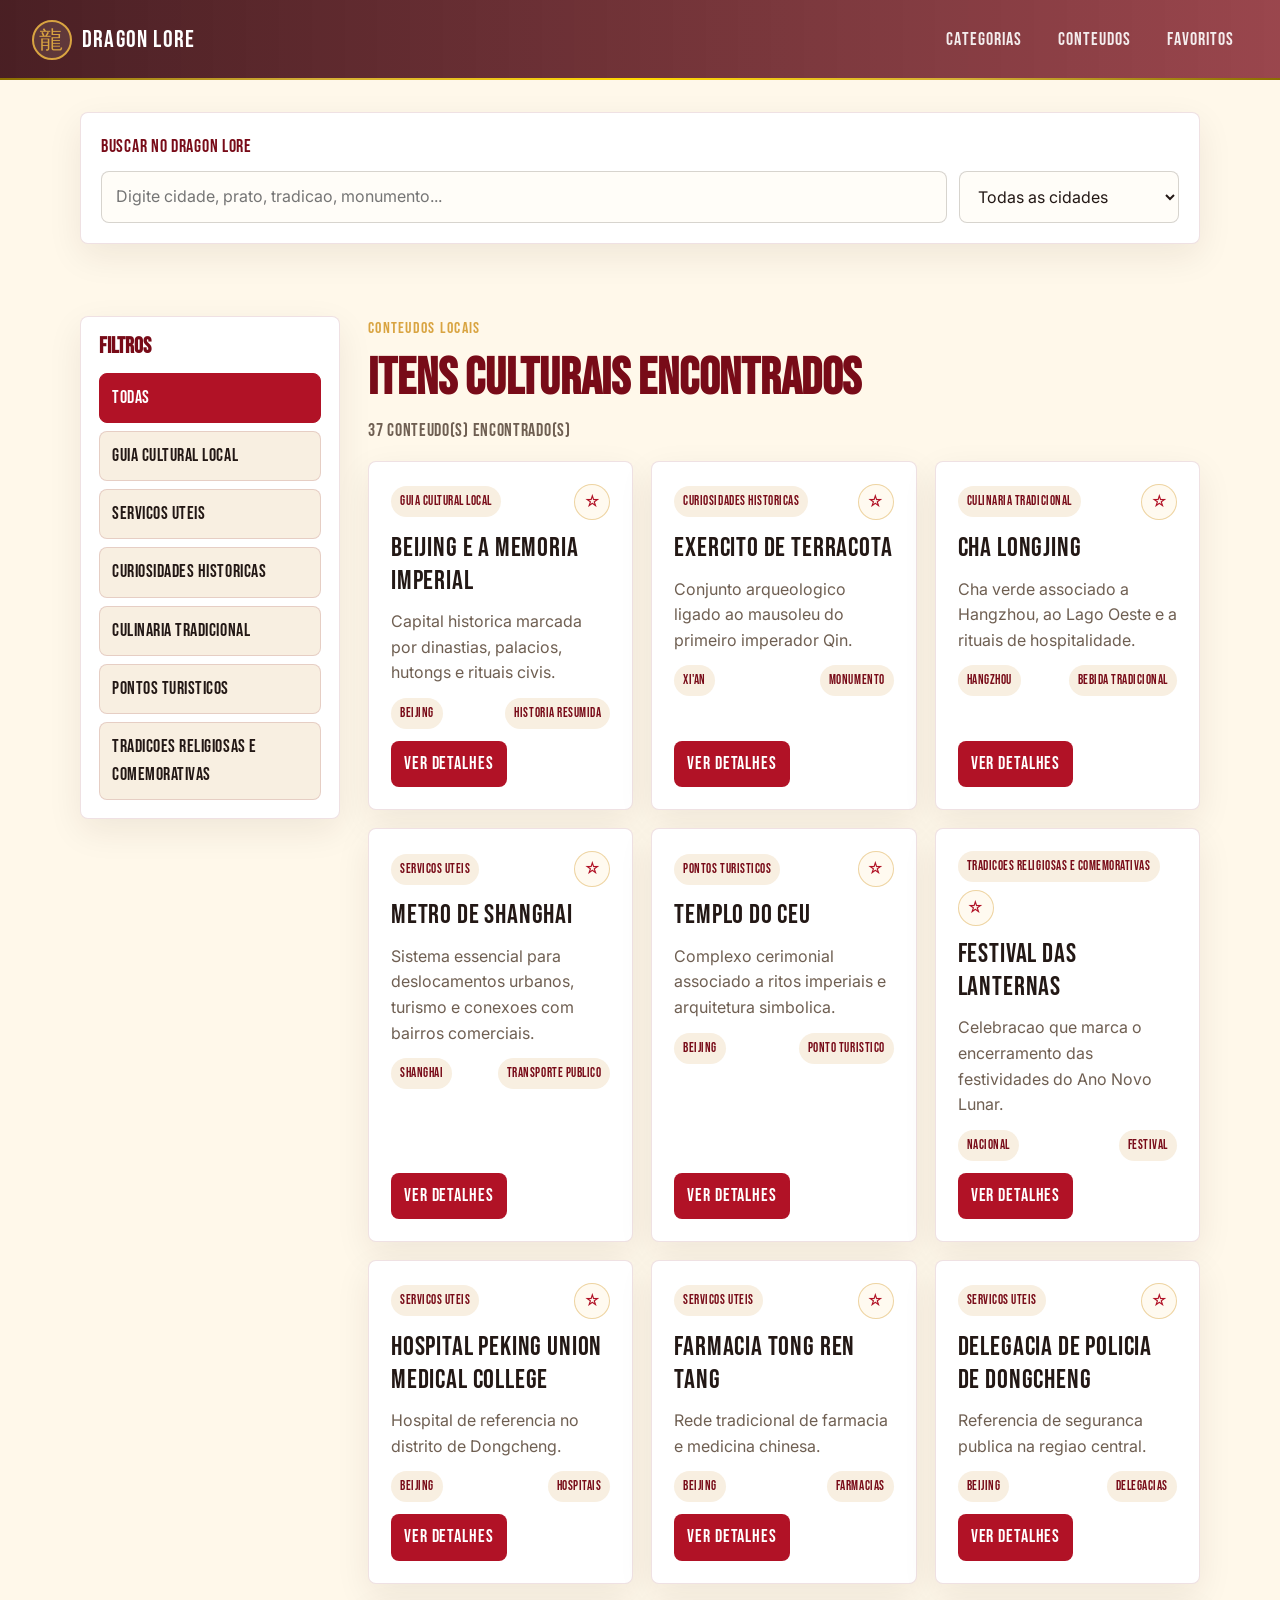
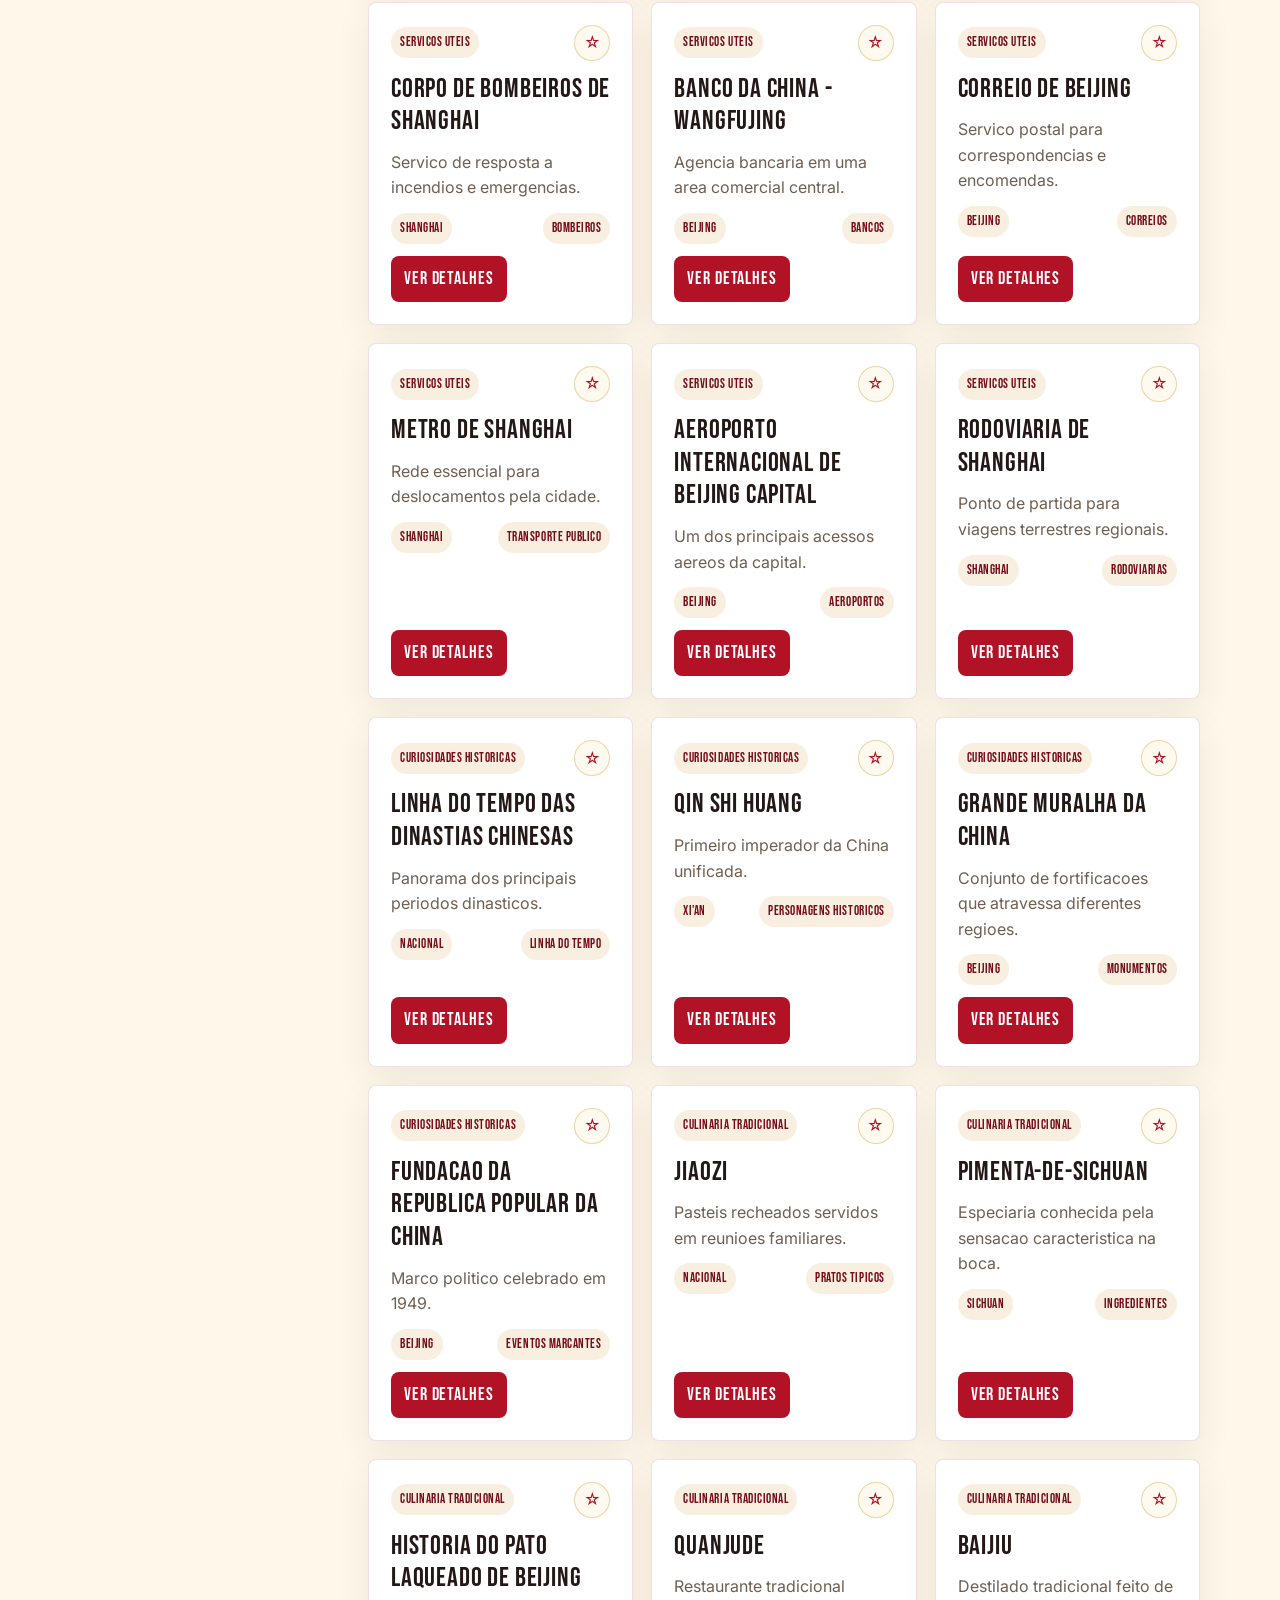
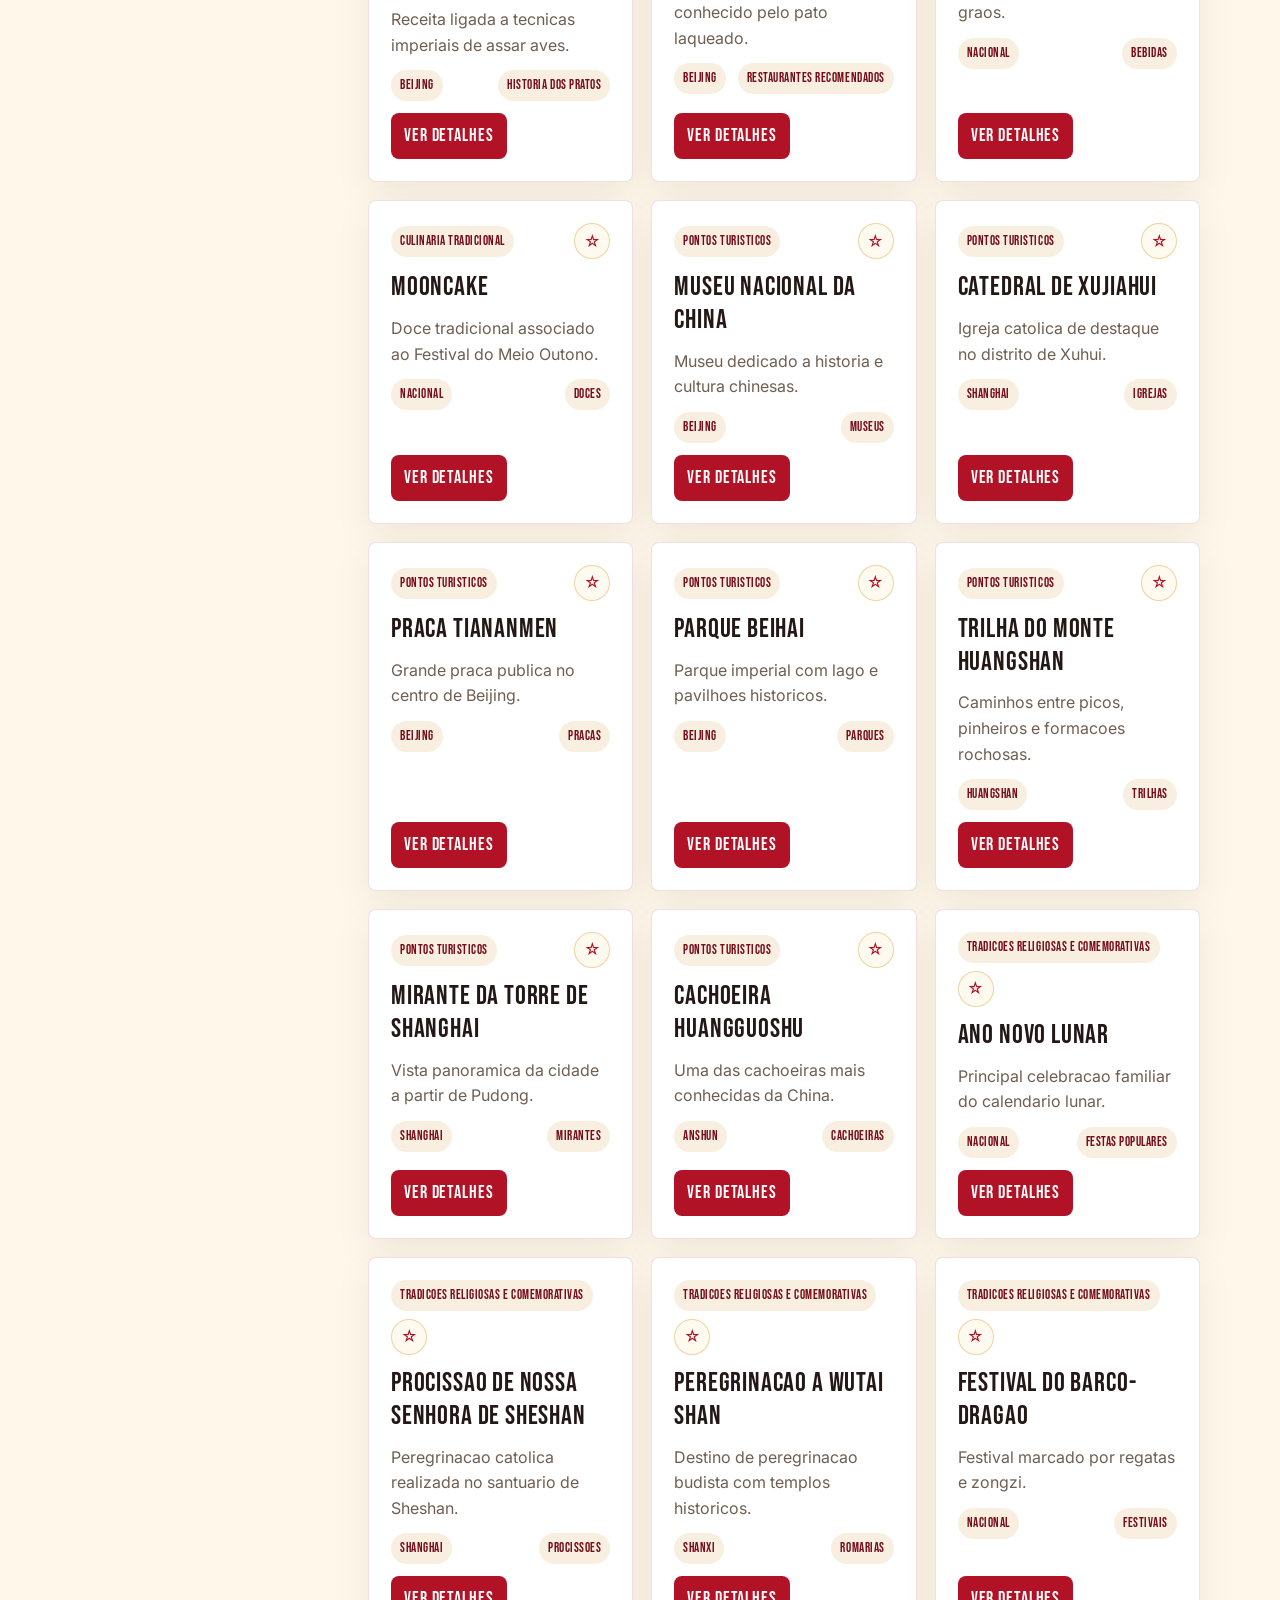
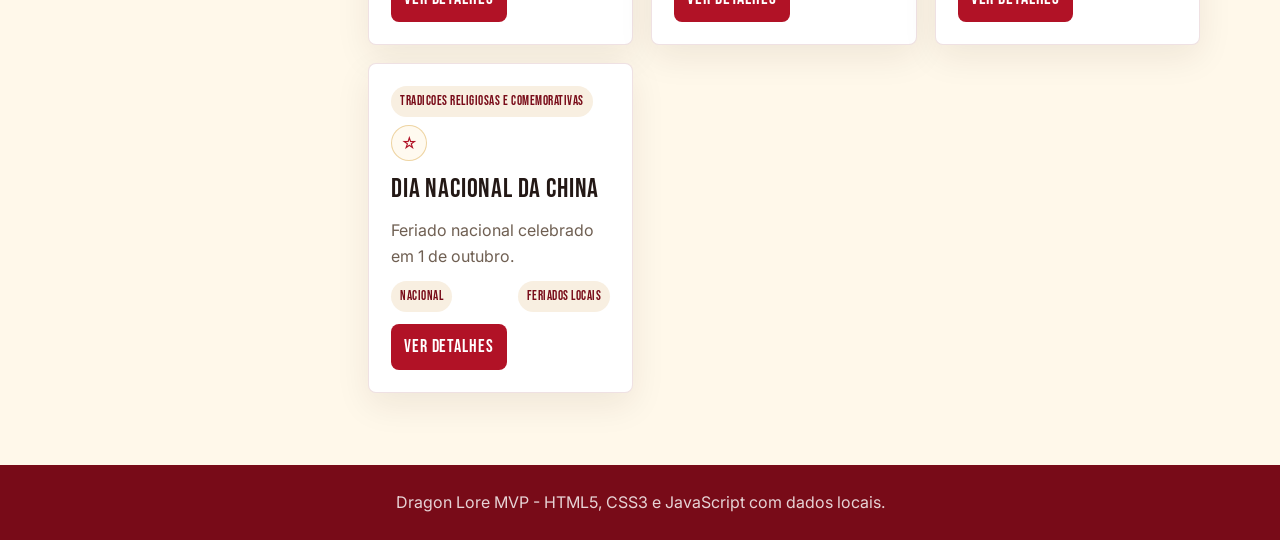
==== conteudos.html @ b9025f57 "feat: adiciona quadro de novas funcionalidades e separa conteúdos em nova janela pop-up" ====
<!DOCTYPE html>
<html lang="pt-BR">
<head>
  <meta charset="UTF-8" />
  <meta name="viewport" content="width=device-width, initial-scale=1.0" />
  <meta name="description" content="Conteúdos culturais do Dragon Lore." />
  <title>Conteúdos | Dragon Lore</title>
  <link rel="preconnect" href="https://fonts.googleapis.com">
  <link rel="preconnect" href="https://fonts.gstatic.com" crossorigin>
  <link href="https://fonts.googleapis.com/css2?family=Bebas+Neue&family=Inter:wght@400;500;600;700;800&display=swap" rel="stylesheet">
  <link rel="stylesheet" href="assets/css/style.css" />
</head>
<body>
  <header class="site-header content-page-header">
    <nav class="navbar" aria-label="Navegacao principal">
      <a class="brand" href="index.html" aria-label="Dragon Lore inicio"><span class="brand-mark" aria-hidden="true">龍</span><span>Dragon Lore</span></a>
      <button class="menu-toggle" type="button" aria-controls="main-menu" aria-expanded="false"><span></span><span></span><span></span></button>
      <ul class="nav-links" id="main-menu">
        <li><a href="index.html#categorias">Categorias</a></li>
        <li><a href="conteudos.html" aria-current="page">Conteudos</a></li>
        <li><a href="index.html#favoritos">Favoritos</a></li>
      </ul>
    </nav>
  </header>
  <main>
    <section class="toolbar-section" aria-label="Busca e filtros">
      <div class="search-card">
        <label for="global-search">Buscar no Dragon Lore</label>
        <div class="search-row">
          <input id="global-search" type="search" placeholder="Digite cidade, prato, tradicao, monumento..." autocomplete="off" />
          <select id="city-filter" aria-label="Filtrar por cidade"><option value="todas">Todas as cidades</option></select>
        </div>
      </div>
    </section>
    <section class="section content-layout" id="conteudos" aria-labelledby="content-title">
      <aside class="filter-panel" aria-label="Filtros de categoria"><h2>Filtros</h2><div id="category-filters" class="filter-list"></div></aside>
      <div class="content-results">
        <div class="section-heading compact"><p class="eyebrow">Conteudos locais</p><h1 id="content-title">Itens culturais encontrados</h1></div>
        <div class="result-meta" id="result-meta" aria-live="polite"></div>
        <div class="card-grid" id="content-grid"></div>
        <p class="empty-state" id="empty-state" hidden>Nenhum conteudo encontrado para a busca atual.</p>
      </div>
    </section>
  </main>
  <dialog class="detail-modal" id="detail-modal" aria-labelledby="detail-title">
    <div class="detail-card" id="detail-card">
      <button class="modal-close" id="close-detail" type="button" aria-label="Fechar detalhes">Fechar</button>
    </div>
  </dialog>
  <footer class="site-footer"><p>Dragon Lore MVP - HTML5, CSS3 e JavaScript com dados locais.</p></footer>
  <script src="main.js"></script>
</body>
</html>
---- assets/css/style.css ----
:root {
  --font-display: "Bebas Neue", "Arial Narrow", sans-serif;
  --font-body: "Inter", Arial, Helvetica, sans-serif;
  --red: #b11226;
  --red-deep: #780b18;
  --gold: #d9a441;
  --jade: #0f766e;
  --ink: #231815;
  --paper: #fff8ea;
  --porcelain: #f8efe1;
  --white: #ffffff;
  --muted: #6f5f52;
  --shadow: 0 18px 50px rgba(54, 20, 12, 0.16);
  --radius: 8px;
}

* {
  box-sizing: border-box;
}

html {
  scroll-behavior: smooth;
}

body {
  margin: 0;
  background: var(--paper);
  color: var(--ink);
  font-family: var(--font-body);
  line-height: 1.6;
}

a {
  color: inherit;
  text-decoration: none;
}

button,
input,
select,
textarea {
  font: inherit;
}

.site-header {
  min-height: 92vh;
  color: var(--white);
  background:
    linear-gradient(90deg, rgba(54, 8, 14, 0.9), rgba(120, 11, 24, 0.75)),
    url("https://images.unsplash.com/photo-1547981609-4b6bfe67ca0b?auto=format&fit=crop&w=1600&q=80") center/cover;
}

.navbar {
    position: relative;
    display: flex;
    align-items: center;
    justify-content: space-between; /* Logo à esquerda e menu à direita */
    padding: 16px 32px;
}

.brand {
    display: flex;
    align-items: center;
    gap: 10px;

    color: #fff;
    text-decoration: none;
    font-size: 1.5rem;
    font-family: var(--font-display);
    font-weight: 400;
    letter-spacing: 0.05em;
}

.nav-links {
    display: flex;
    align-items: center;
    gap: 32px;

    list-style: none;
    margin: 0;
    padding: 0;
}

.nav-links a {
    color: #fff;
    text-decoration: none;
    transition: color .3s;
    font-family: var(--font-display);
    font-size: 1.1rem;
    letter-spacing: 0.06em;
}

.nav-links a:hover {
    color: #d4af37;
}

.navbar::after {
    content: "";
    position: absolute;
    left: 0;
    bottom: 0;
    width: 100%;
    height: 2px;
    background: linear-gradient(
        90deg,
        #8b6f00,
        #d4af37,
        #ffd700,
        #d4af37,
        #8b6f00
    );
}

.brand,
.nav-links {
  display: flex;
  align-items: center;
}

.brand {
  gap: 10px;
  font-weight: 400;
  letter-spacing: 0.05em;
}

.brand-mark {
  display: grid;
  width: 40px;
  height: 40px;
  place-items: center;
  border: 2px solid var(--gold);
  border-radius: 50%;
  background: rgba(255, 248, 234, 0.1);
  color: var(--gold);
}

.nav-links {
  gap: 8px;
  padding: 0;
  margin: 0;
  list-style: none;
}

.nav-links a {
  display: block;
  padding: 10px 14px;
  border-radius: 999px;
  color: rgba(255, 255, 255, 0.9);
}

.nav-links a:hover,
.nav-links a:focus-visible {
  background: rgba(255, 255, 255, 0.14);
  outline: none;
}

.menu-toggle {
  display: none;
  width: 44px;
  height: 44px;
  border: 1px solid rgba(255, 255, 255, 0.35);
  border-radius: var(--radius);
  background: rgba(255, 255, 255, 0.1);
  font-family: var(--font-display);
}

.menu-toggle span {
  display: block;
  width: 20px;
  height: 2px;
  margin: 5px auto;
  background: var(--white);
}

.hero {
  display: grid;
  grid-template-columns: minmax(0, 1fr) 360px;
  gap: 48px;
  align-items: center;
  width: min(1120px, calc(100% - 32px));
  min-height: calc(92vh - 88px);
  margin: 0 auto;
  padding: 48px 0 88px;
}

.hero-copy {
  max-width: 720px;
}

.eyebrow {
  margin: 0 0 10px;
  color: var(--gold);
  font-size: 1.0rem;
  font-family: var(--font-display);
  font-weight: 400;
  letter-spacing: 0.08em;
  text-transform: uppercase;
}

.hero h1 {
  margin: 0;
  font-family: var(--font-display);
  font-size: clamp(3.8rem, 8vw, 7.5rem);
  line-height: 0.95;
  letter-spacing: 0.03em;
}

.hero p {
  max-width: 680px;
  color: rgba(255, 255, 255, 0.88);
  font-size: 1.1rem;
}

.hero-actions,
.detail-actions {
  display: flex;
  flex-wrap: wrap;
  gap: 12px;
  align-items: center;
}

.button {
  display: inline-flex;
  min-height: 44px;
  align-items: center;
  justify-content: center;
  border: 1px solid transparent;
  border-radius: var(--radius);
  padding: 10px 16px;
  cursor: pointer;
  font-family: var(--font-display);
  font-size: 1.1rem;
  font-weight: 400;
  letter-spacing: 0.05em;
  transition: transform 0.2s ease, background 0.2s ease, border-color 0.2s ease;
}

.button:hover {
  transform: translateY(-1px);
}

.button.primary {
  background: var(--gold);
  color: #2b1708;
}

.button.secondary {
  border-color: rgba(255, 255, 255, 0.45);
  background: rgba(255, 255, 255, 0.1);
  color: var(--white);
}

.button.ghost {
  border-color: rgba(35, 24, 21, 0.2);
  background: transparent;
  color: var(--ink);
}

.button.small {
  min-height: 38px;
  padding: 8px 12px;
  background: var(--red);
  color: var(--white);
}

.hero-panel {
  padding: 28px;
  border: 1px solid rgba(255, 255, 255, 0.28);
  border-radius: var(--radius);
  background: rgba(255, 248, 234, 0.1);
  backdrop-filter: blur(12px);
  box-shadow: var(--shadow);
}

.hero-symbol {
  display: block;
  color: var(--gold);
  font-family: var(--font-display);
  font-size: 7rem;
  line-height: 1;
}

.explorer-status h2 {
  margin: 0;
  color: var(--white);
  font-family: var(--font-display);
  font-size: 2rem;
  font-weight: 400;
  letter-spacing: 0.04em;
}

.content-page-header {
  min-height: auto;
}

.content-page-header + main .toolbar-section {
  margin-top: 32px;
}

.explorer-status-list {
  display: grid;
  gap: 14px;
  margin: 20px 0 0;
}

.explorer-status-list p {
  display: flex;
  justify-content: space-between;
  gap: 20px;
  margin: 0;
  border-top: 1px solid rgba(255, 255, 255, 0.18);
  padding-top: 14px;
  color: rgba(255, 255, 255, 0.72);
}

.explorer-status-list strong {
  color: var(--white);
  font-family: var(--font-display);
  font-size: 1.2rem;
  font-weight: 400;
  letter-spacing: 0.04em;
}

.nickname-form {
  display: grid;
  gap: 8px;
  margin-top: 20px;
}

.nickname-form label {
  color: rgba(255, 255, 255, 0.9);
  font-family: var(--font-display);
  font-weight: 400;
  letter-spacing: 0.04em;
}

.nickname-form div {
  display: flex;
  gap: 8px;
}

.nickname-form input {
  min-width: 0;
}

.edit-nickname {
  border: 0;
  background: transparent;
  color: var(--gold);
  cursor: pointer;
  font-family: var(--font-display);
  font-size: 1rem;
  letter-spacing: 0.04em;
  padding: 0;
}

.toolbar-section,
.section {
  width: min(1120px, calc(100% - 32px));
  margin: 0 auto;
}

.toolbar-section {
  margin-top: -48px;
}

.search-card,
.filter-panel,
.detail-card,
.content-card,
.category-card {
  border: 1px solid rgba(120, 11, 24, 0.12);
  border-radius: var(--radius);
  background: var(--white);
  box-shadow: 0 12px 35px rgba(54, 20, 12, 0.08);
}

.search-card {
  padding: 20px;
}

.search-card label {
  display: grid;
  gap: 8px;
  color: var(--red-deep);
  font-family: var(--font-display);
  font-size: 1.1rem;
  font-weight: 400;
  letter-spacing: 0.04em;
}

.search-row {
  display: grid;
  grid-template-columns: 1fr 220px;
  gap: 12px;
  margin-top: 10px;
}

input,
select,
textarea {
  width: 100%;
  border: 1px solid rgba(35, 24, 21, 0.18);
  border-radius: var(--radius);
  background: #fffdf8;
  color: var(--ink);
  padding: 12px 14px;
}

input:focus,
select:focus,
textarea:focus,
button:focus-visible,
a:focus-visible {
  outline: 3px solid rgba(217, 164, 65, 0.45);
  outline-offset: 2px;
}

.section {
  padding: 72px 0 0;
}

.home-categories {
  padding-bottom: 40px;
}

.home-favorites {
  padding: 32px 0 72px;
}

.section-heading {
  max-width: 720px;
  margin-bottom: 24px;
}

.section-heading.compact {
  margin-bottom: 10px;
}

.section h1,
.section h2,
.filter-panel h2,
.detail-card h2 {
  margin: 0;
  color: var(--red-deep);
  font-family: var(--font-display);
  font-size: clamp(2rem, 4vw, 3.2rem);
  line-height: 1.08;
}

.category-grid,
.card-grid {
  display: grid;
  grid-template-columns: repeat(3, minmax(0, 1fr));
  gap: 18px;
}

.content-card {
  display: flex;
  flex-direction: column;
  gap: 12px;
  padding: 22px;
}

.category-card {
  display: grid;
  gap: 12px;
  align-content: start;
  padding: 22px;
}

.content-card .button.small {
  align-self: flex-start;
  margin-top: auto;
}

.category-icon {
  display: grid;
  width: 52px;
  height: 52px;
  place-items: center;
  border-radius: 50%;
  background: var(--red);
  color: var(--gold);
  font-family: var(--font-display);
  font-size: 1.4rem;
  font-weight: 400;
}

.category-card h3,
.content-card h3,
.related-block h3 {
  margin: 0;
  color: var(--ink);
  line-height: 1.2;
  font-family: var(--font-display);
  font-size: 1.7rem;
  font-weight: 400;
  letter-spacing: 0.03em;
}

.category-card p,
.content-card p,
.detail-card p,
.empty-state {
  margin: 0;
  color: var(--muted);
}

.text-button {
  justify-self: start;
  border: 0;
  background: transparent;
  color: var(--jade);
  cursor: pointer;
  font-family: var(--font-display);
  font-size: 1.1rem;
  font-weight: 400;
  letter-spacing: 0.04em;
  padding: 0;
}

.content-layout {
  display: grid;
  grid-template-columns: 260px minmax(0, 1fr);
  gap: 28px;
  align-items: start;
  padding-bottom: 72px;
}

.filter-panel {
  position: sticky;
  top: 16px;
  padding: 18px;
}

.filter-panel h2 {
  font-size: 1.4rem;
  margin-bottom: 14px;
}

.filter-list {
  display: grid;
  gap: 8px;
}

.filter-chip {
  width: 100%;
  border: 1px solid rgba(120, 11, 24, 0.14);
  border-radius: var(--radius);
  background: var(--porcelain);
  color: var(--ink);
  cursor: pointer;
  padding: 10px 12px;
  text-align: left;
  font-family: var(--font-display);
  font-size: 1.1rem;
  letter-spacing: 0.03em;
}

.filter-chip.active {
  border-color: var(--red);
  background: var(--red);
  color: var(--white);
}

.result-meta {
  margin-bottom: 16px;
  color: var(--muted);
  font-family: var(--font-display);
  font-size: 1.1rem;
  font-weight: 400;
  letter-spacing: 0.04em;
}

.card-topline,
.card-meta {
  display: flex;
  flex-wrap: wrap;
  gap: 8px;
  align-items: center;
  justify-content: space-between;
}

.card-topline span,
.card-meta span,
.tag-list span {
  border-radius: 999px;
  background: var(--porcelain);
  color: var(--red-deep);
  font-size: 0.82rem;
  font-family: var(--font-display);
  font-weight: 400;
  letter-spacing: 0.04em;
  padding: 5px 9px;
}

.icon-button {
  display: grid;
  width: 36px;
  height: 36px;
  place-items: center;
  border: 1px solid rgba(217, 164, 65, 0.45);
  border-radius: 50%;
  background: #fffaf0;
  color: var(--red);
  cursor: pointer;
}

.icon-button.active {
  background: var(--gold);
  color: #2b1708;
}

.detail-card {
  display: grid;
  gap: 16px;
  padding: 28px;
}

.detail-modal {
  width: min(760px, calc(100% - 32px));
  max-height: min(760px, calc(100vh - 32px));
  border: 0;
  border-radius: var(--radius);
  background: transparent;
  padding: 0;
}

.detail-modal::backdrop {
  background: rgba(35, 24, 21, 0.62);
  backdrop-filter: blur(3px);
}

.detail-modal .detail-card {
  position: relative;
  max-height: inherit;
  overflow-y: auto;
}

.modal-close {
  justify-self: end;
  border: 0;
  background: transparent;
  color: var(--jade);
  cursor: pointer;
  font-family: var(--font-display);
  font-size: 1.1rem;
  letter-spacing: 0.04em;
  padding: 0;
}

.tag-list {
  display: flex;
  flex-wrap: wrap;
  gap: 8px;
}

.related-block {
  display: grid;
  gap: 8px;
  border-top: 1px solid rgba(35, 24, 21, 0.12);
  padding-top: 16px;
}

.related-block button {
  justify-self: start;
  border: 0;
  background: transparent;
  color: var(--jade);
  cursor: pointer;
  font-family: var(--font-display);
  font-size: 1.1rem;
  font-weight: 400;
  letter-spacing: 0.04em;
  padding: 0;
}

.empty-state {
  border: 1px dashed rgba(120, 11, 24, 0.25);
  border-radius: var(--radius);
  padding: 18px;
  background: rgba(255, 255, 255, 0.6);
}

.site-footer {
  border-top: 1px solid rgba(120, 11, 24, 0.14);
  background: var(--red-deep);
  color: rgba(255, 255, 255, 0.82);
  padding: 24px 16px;
  text-align: center;
}

.site-footer p {
  margin: 0;
}

@media (max-width: 900px) {
  .hero,
  .content-layout {
    grid-template-columns: 1fr;
  }

  .hero {
    gap: 28px;
  }

  .hero-panel {
    max-width: 520px;
  }

  .filter-panel {
    position: static;
  }

  .category-grid,
  .card-grid {
    grid-template-columns: repeat(2, minmax(0, 1fr));
  }
}

@media (max-width: 680px) {
  .site-header {
    min-height: auto;
  }

  .navbar {
    position: relative;
  }

  .menu-toggle {
    display: block;
  }

  .nav-links {
    position: absolute;
    top: 76px;
    right: 0;
    left: 0;
    display: none;
    flex-direction: column;
    align-items: stretch;
    border: 1px solid rgba(255, 255, 255, 0.2);
    border-radius: var(--radius);
    background: rgba(78, 9, 17, 0.98);
    padding: 10px;
  }

  .nav-links.open {
    display: flex;
  }

  .nav-links a {
    border-radius: var(--radius);
  }

  .hero {
    min-height: auto;
    padding: 28px 0 76px;
  }

  .hero h1 {
    font-size: 4rem;
  }

  .hero-panel {
    padding: 20px;
  }

  .hero-symbol {
    font-size: 5rem;
  }

  .search-row,
  .category-grid,
  .card-grid {
    grid-template-columns: 1fr;
  }

  .section {
    padding-top: 52px;
  }

}
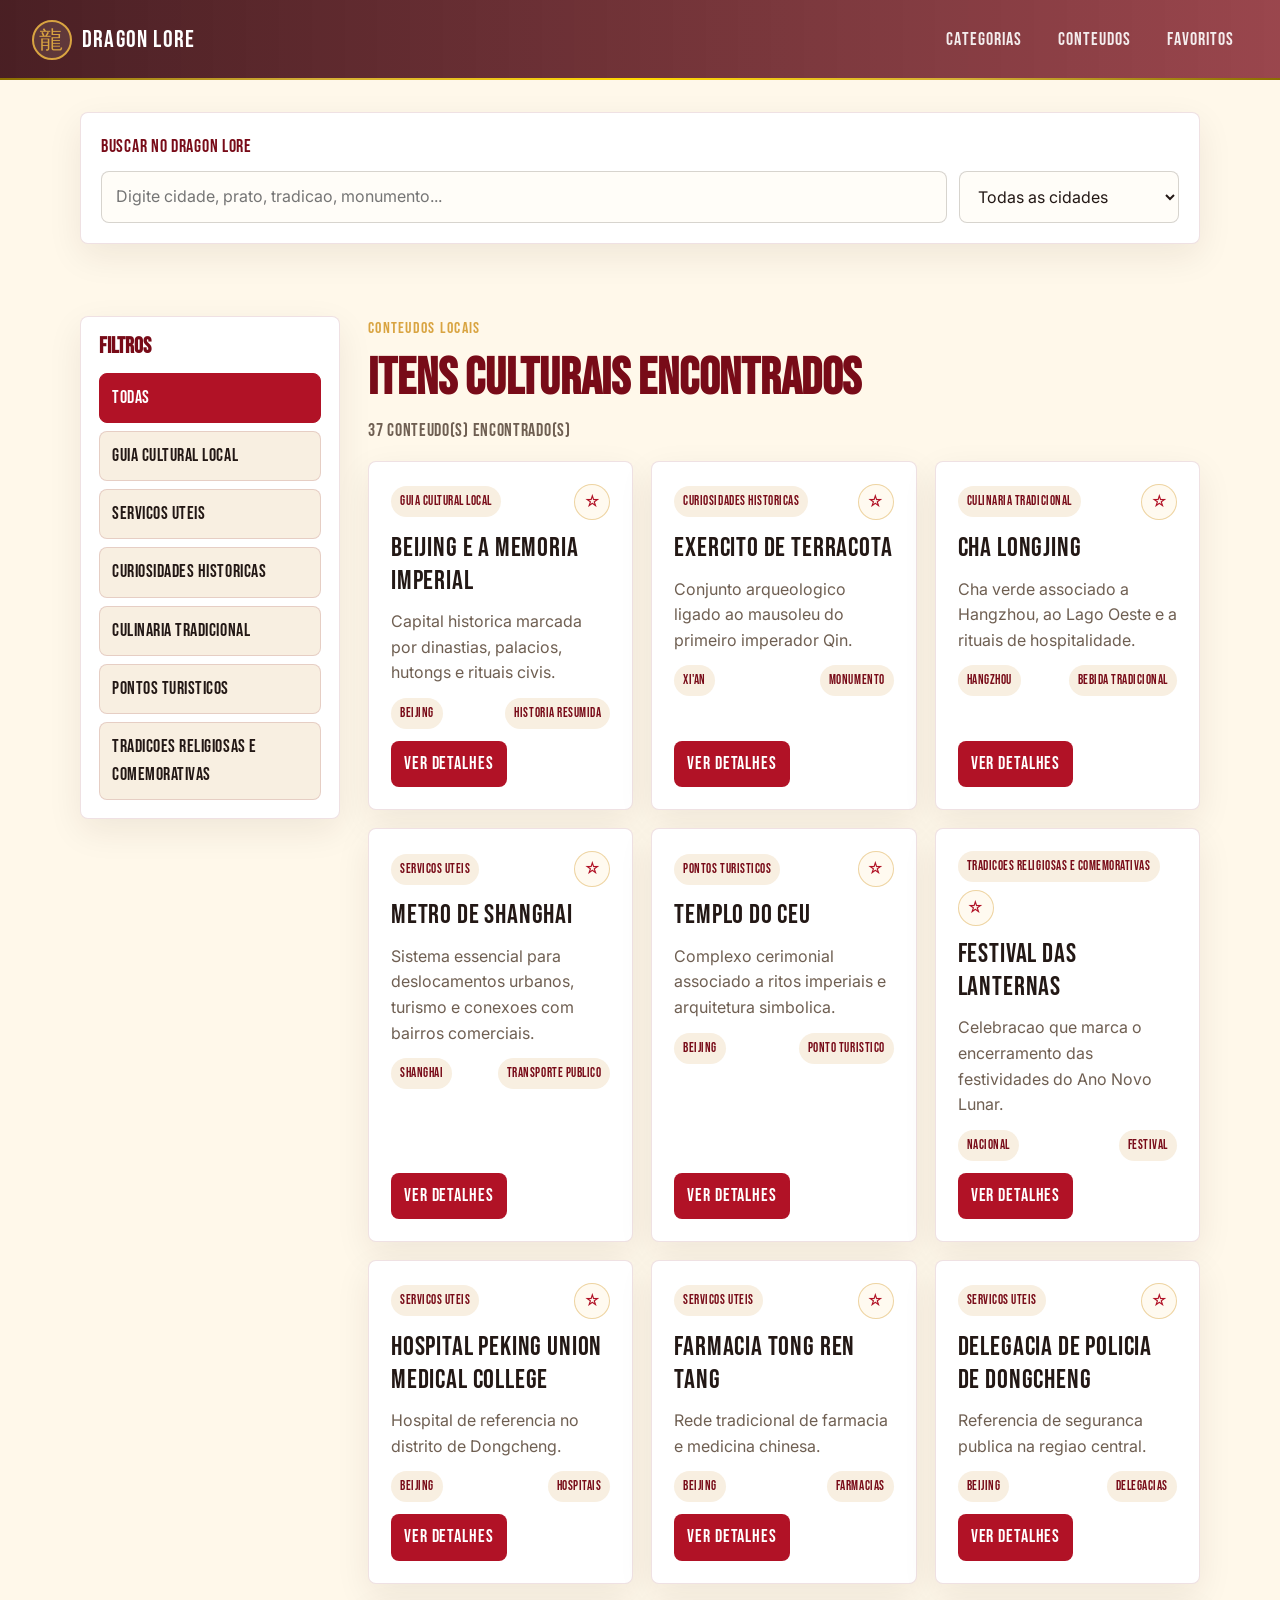
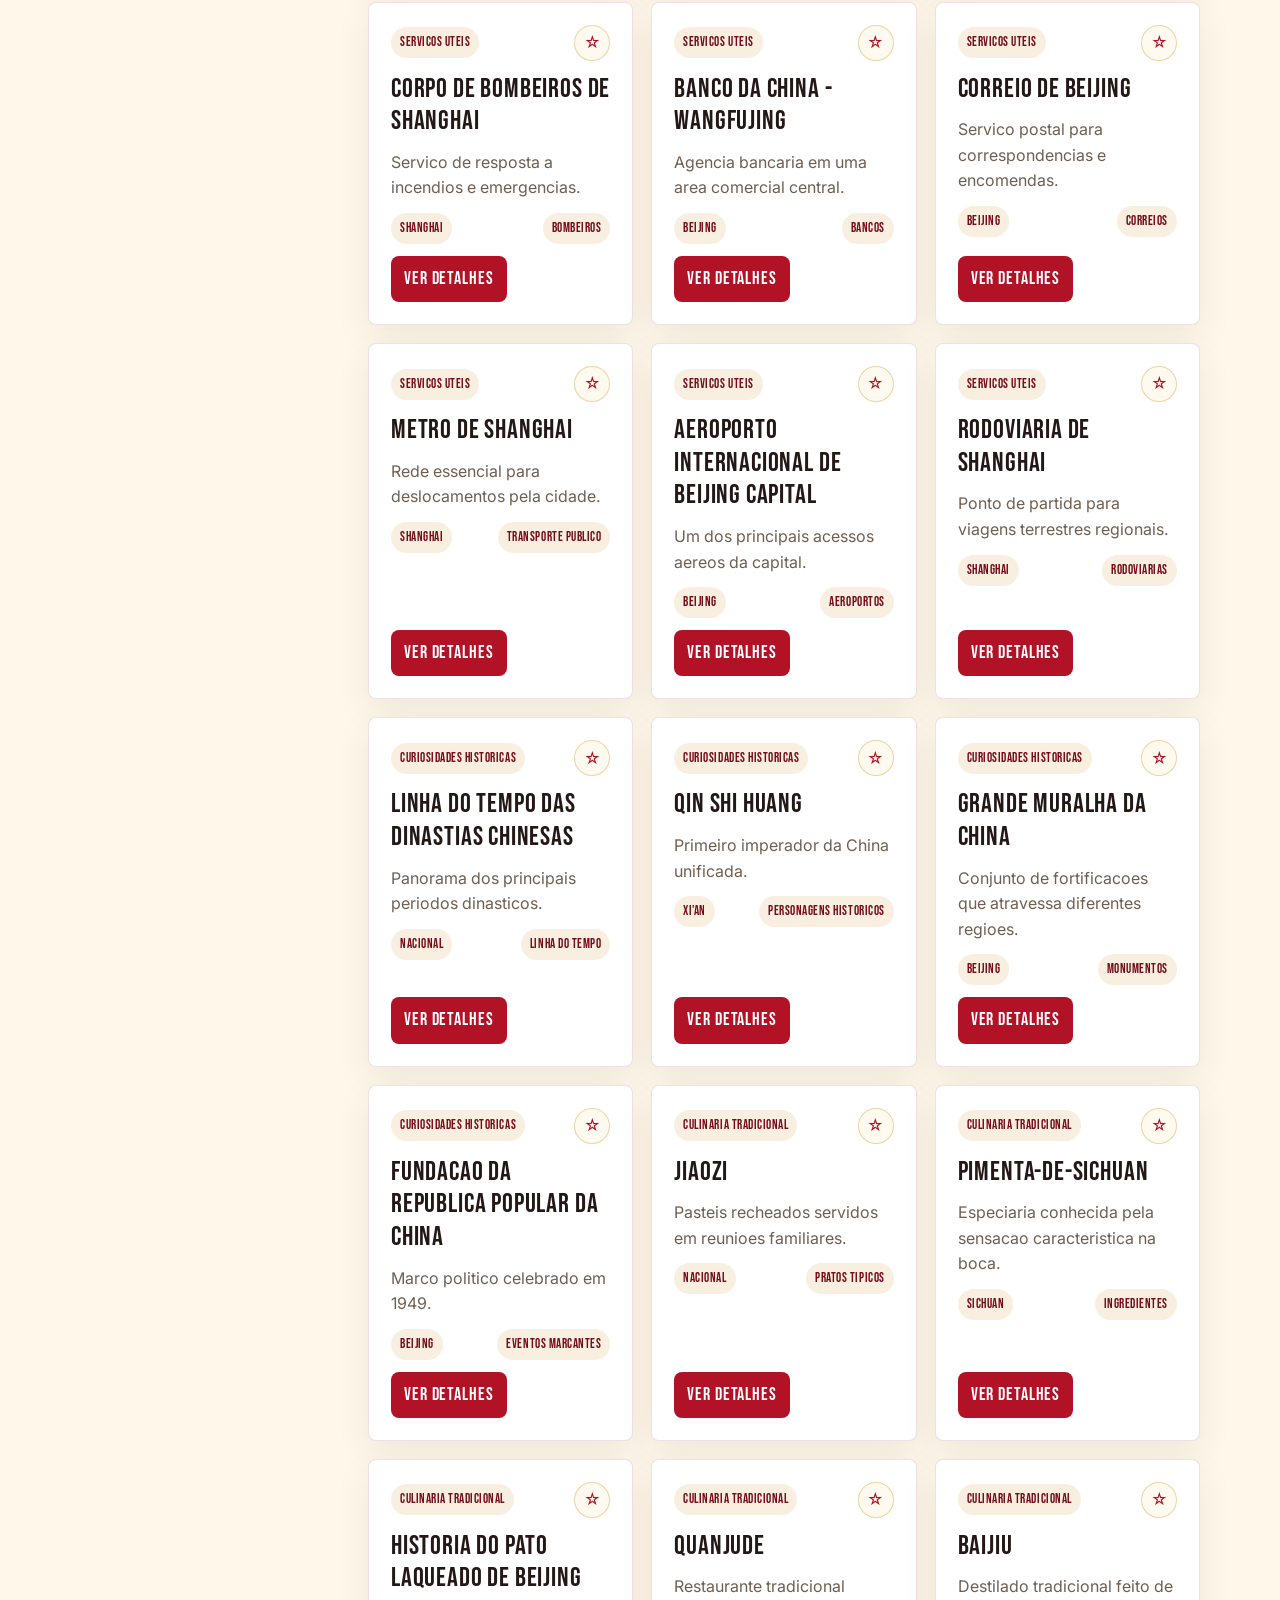
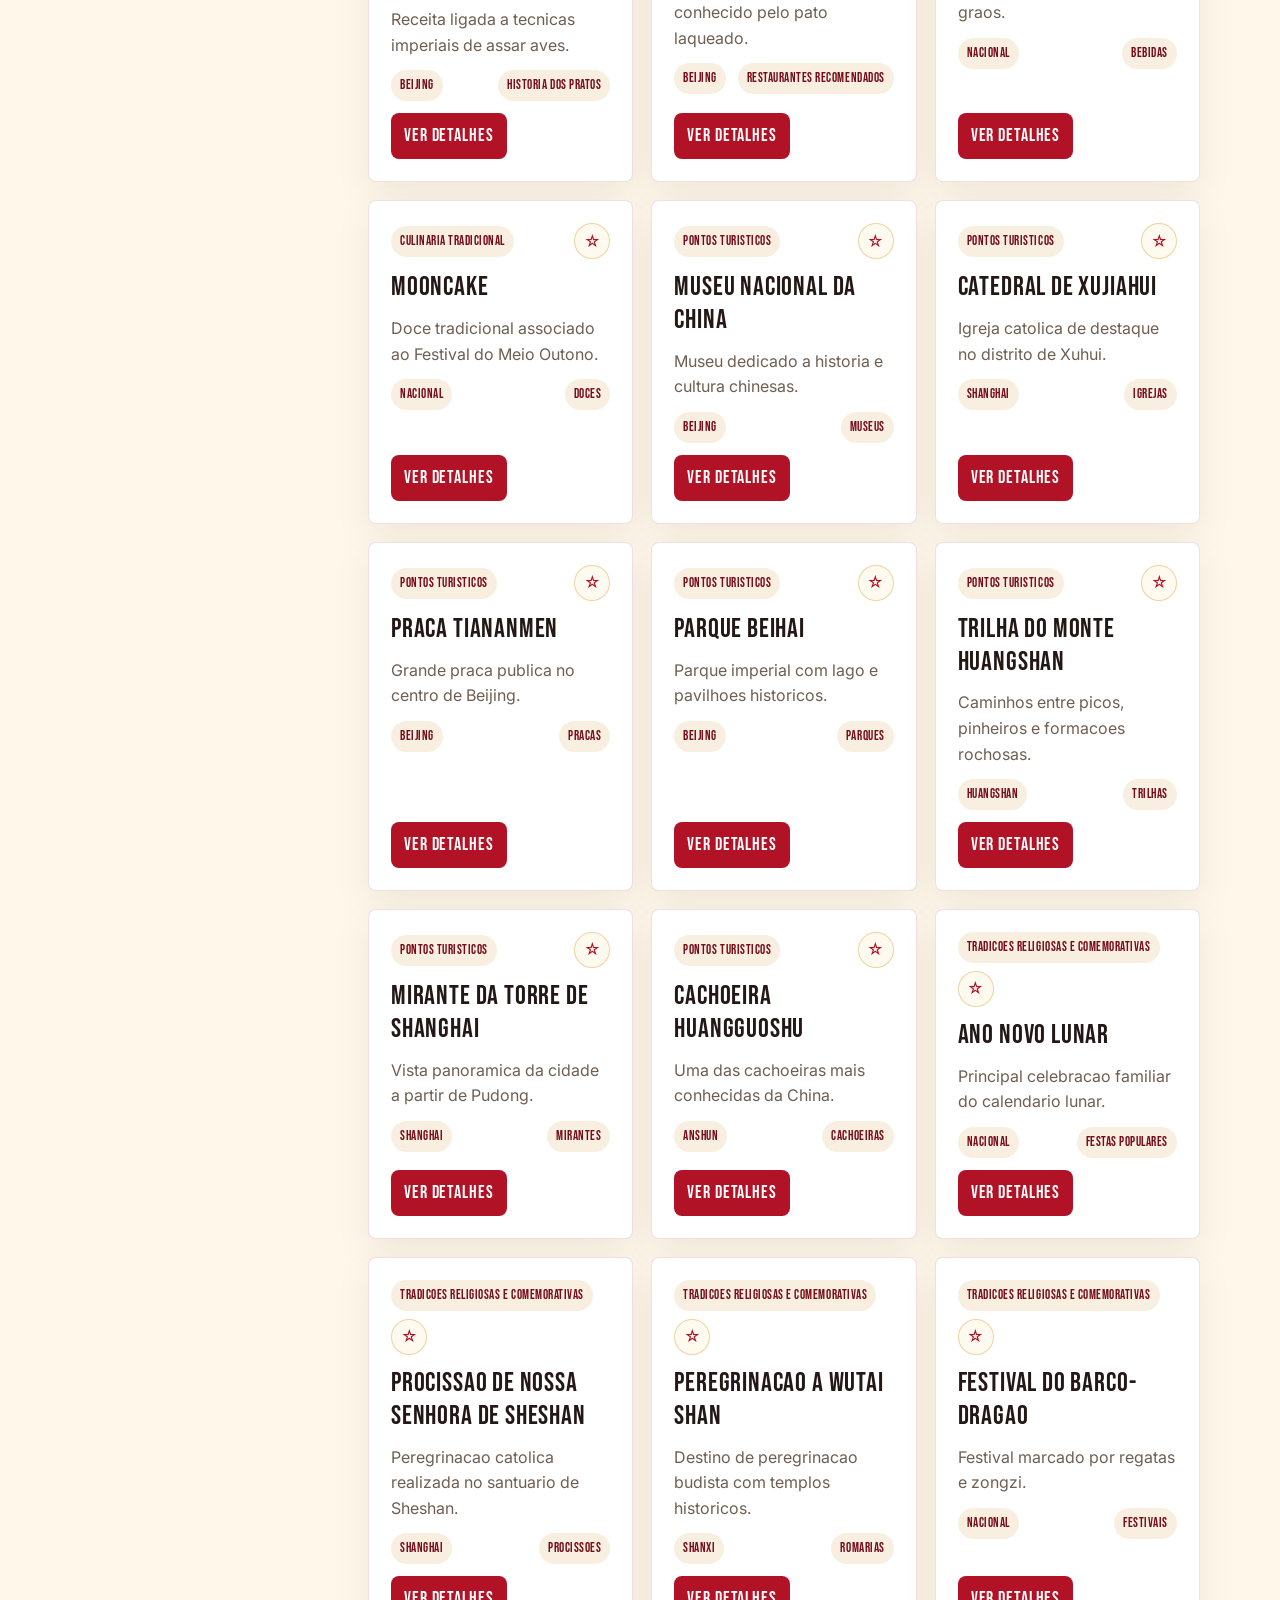
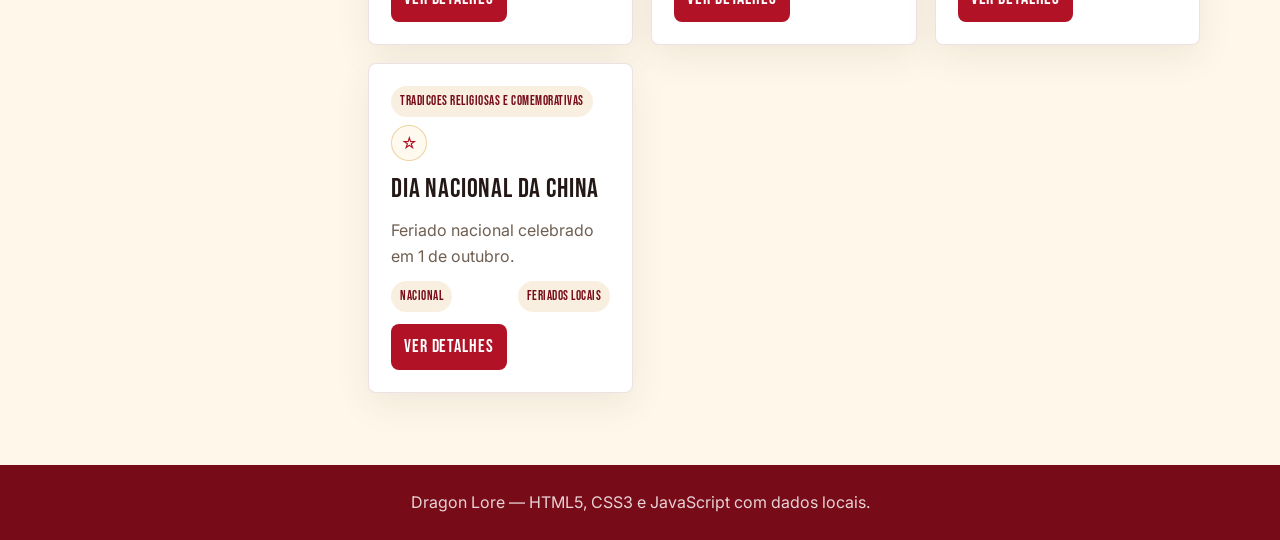
==== commit cecba9c3: "fix: remover referências a MVP e exibir botão abrir mapa apenas em conteúdos de localização" ====
--- a/conteudos.html
+++ b/conteudos.html
@@ -47,7 +47,7 @@
       <button class="modal-close" id="close-detail" type="button" aria-label="Fechar detalhes">Fechar</button>
     </div>
   </dialog>
-  <footer class="site-footer"><p>Dragon Lore MVP - HTML5, CSS3 e JavaScript com dados locais.</p></footer>
+  <footer class="site-footer"><p>Dragon Lore — HTML5, CSS3 e JavaScript com dados locais.</p></footer>
   <script src="main.js"></script>
 </body>
 </html>
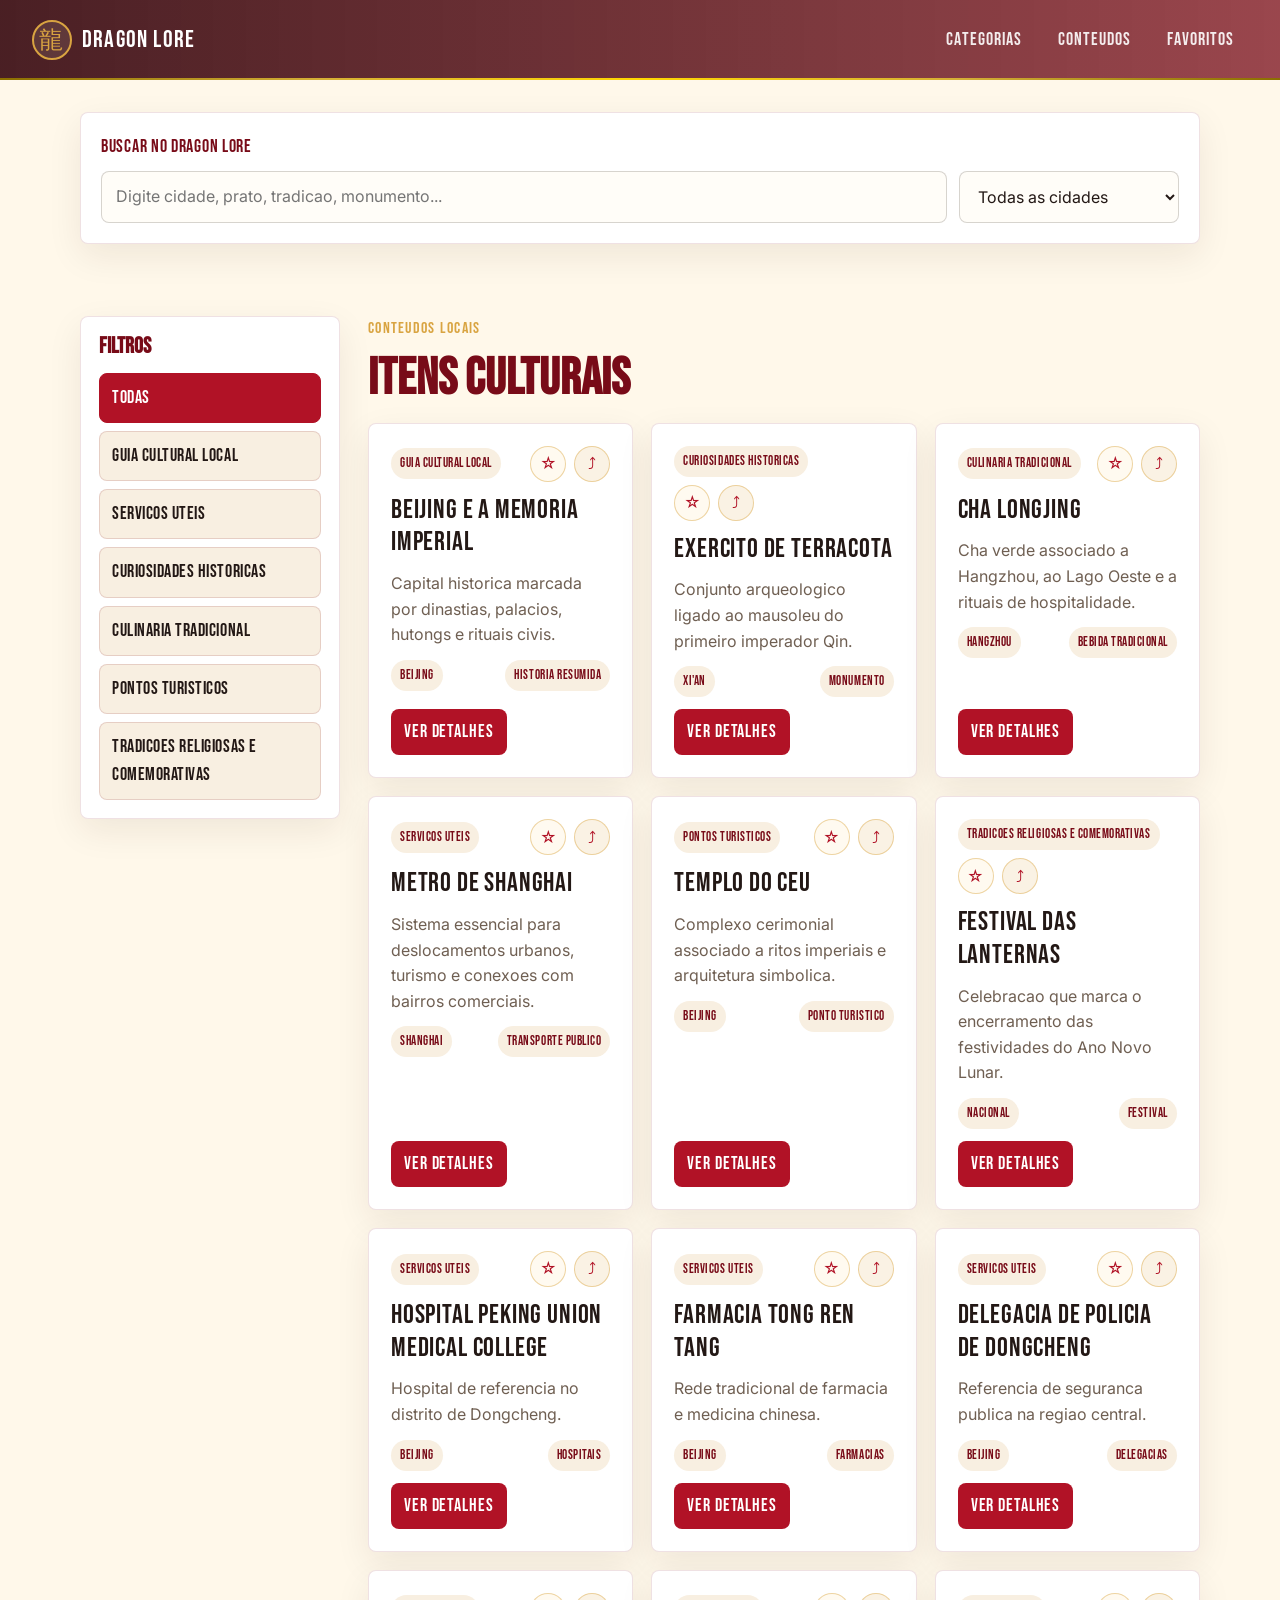
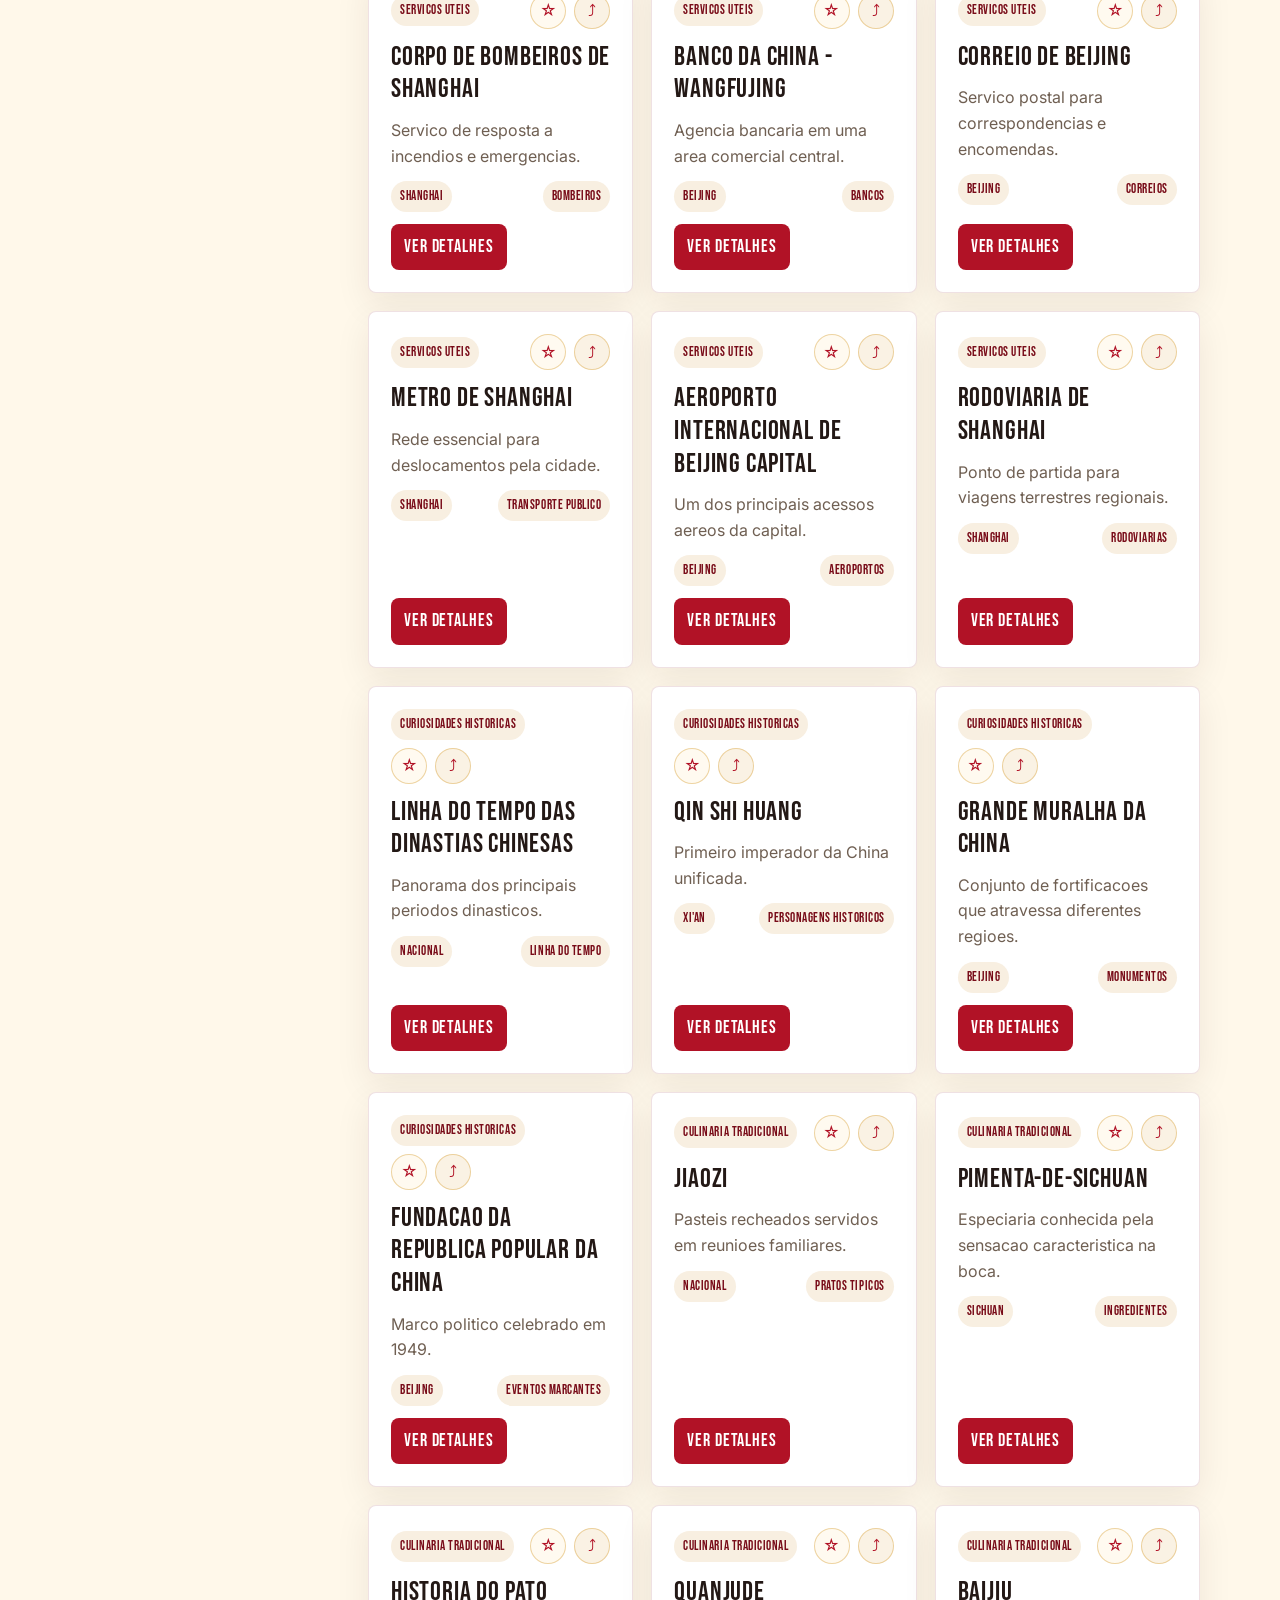
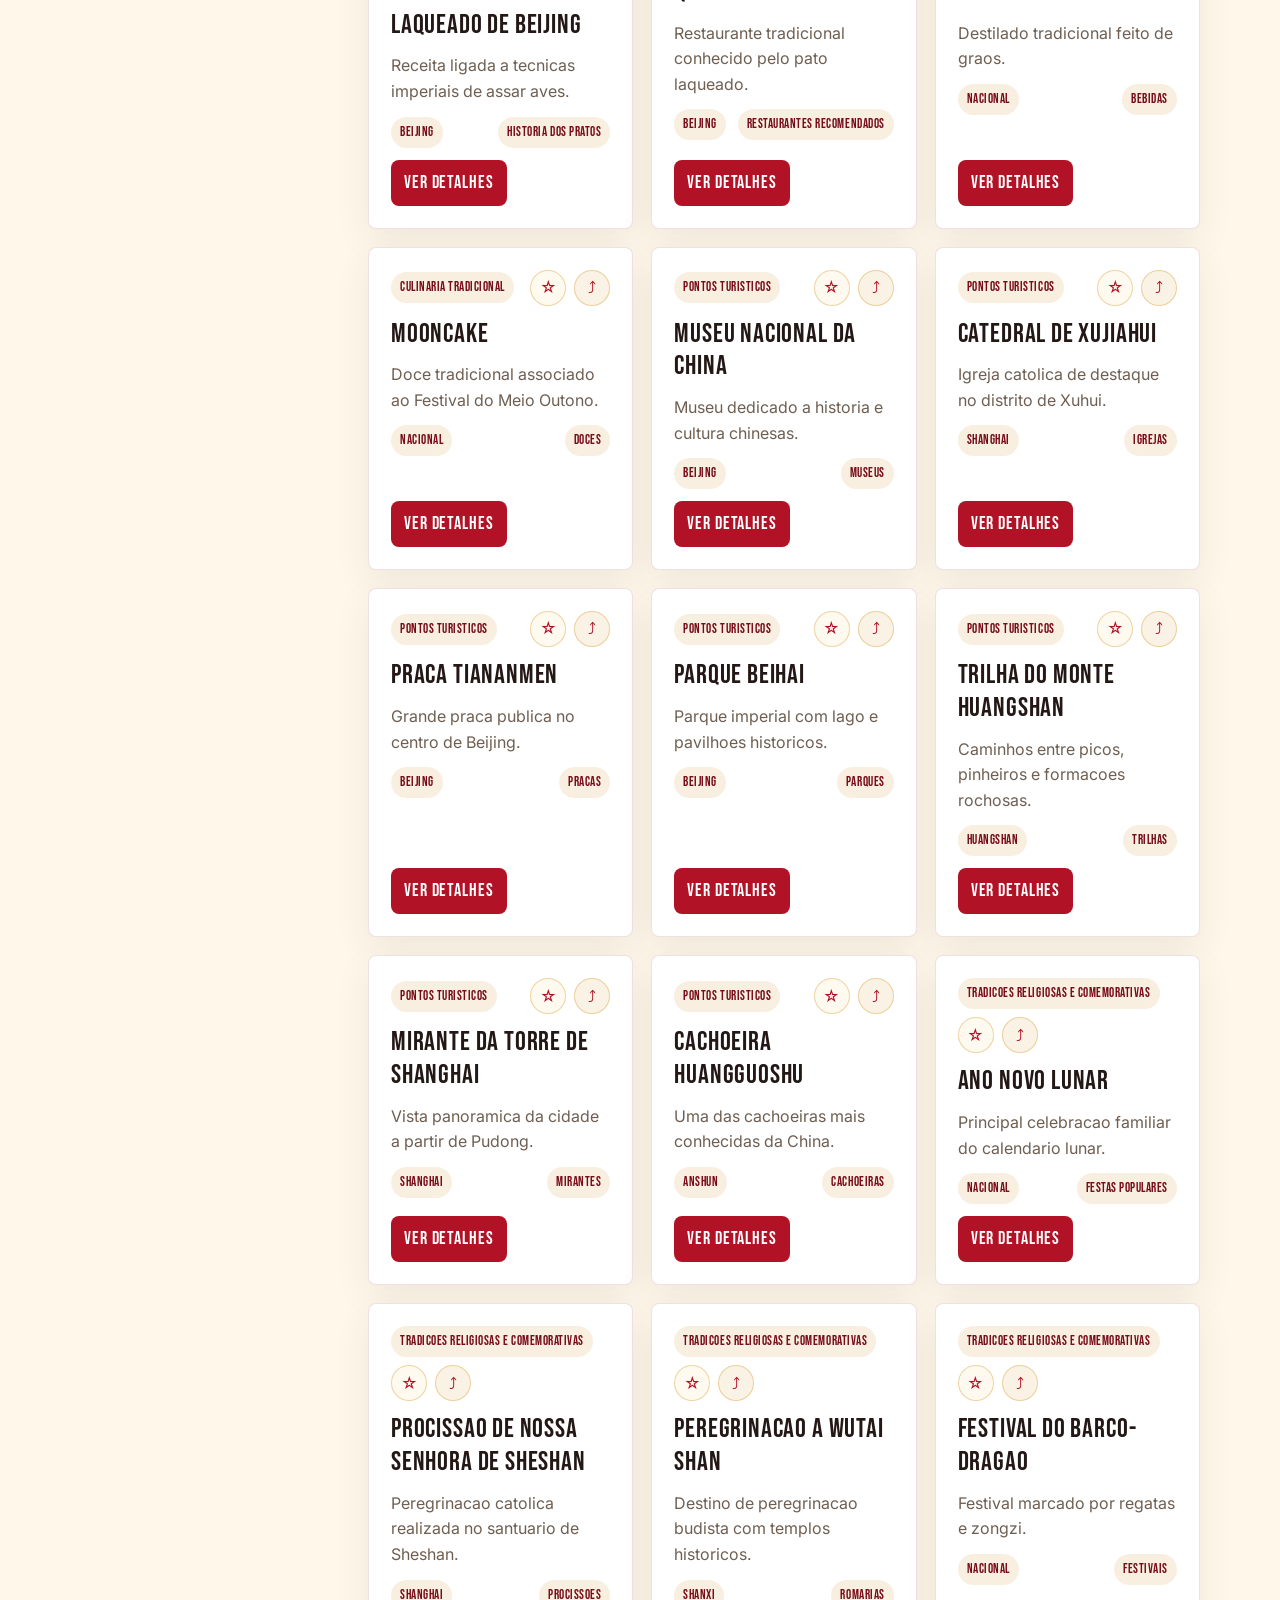
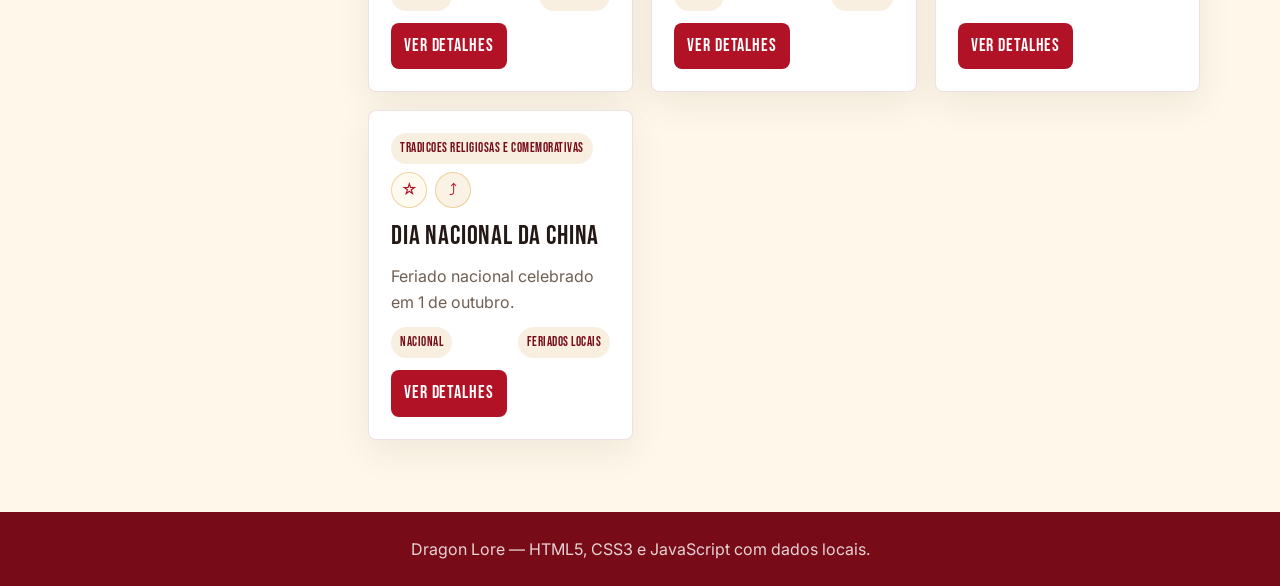
==== commit 04e76f0d: "fix: removendo elementos de texto" ====
--- a/conteudos.html
+++ b/conteudos.html
@@ -35,7 +35,7 @@
     <section class="section content-layout" id="conteudos" aria-labelledby="content-title">
       <aside class="filter-panel" aria-label="Filtros de categoria"><h2>Filtros</h2><div id="category-filters" class="filter-list"></div></aside>
       <div class="content-results">
-        <div class="section-heading compact"><p class="eyebrow">Conteudos locais</p><h1 id="content-title">Itens culturais encontrados</h1></div>
+        <div class="section-heading compact"><p class="eyebrow">Conteudos locais</p><h1 id="content-title">Itens culturais</h1></div>
         <div class="result-meta" id="result-meta" aria-live="polite"></div>
         <div class="card-grid" id="content-grid"></div>
         <p class="empty-state" id="empty-state" hidden>Nenhum conteudo encontrado para a busca atual.</p>
--- a/assets/css/style.css
+++ b/assets/css/style.css
@@ -595,41 +595,60 @@
   padding: 5px 9px;
 }
 
-.icon-button {
-  display: grid;
-  width: 36px;
-  height: 36px;
-  place-items: center;
-  border: 1px solid rgba(217, 164, 65, 0.45);
-  border-radius: 50%;
-  background: #fffaf0;
-  color: var(--red);
-  cursor: pointer;
-}
-
-.icon-button.active {
-  background: var(--gold);
-  color: #2b1708;
-}
-
-.detail-card {
-  display: grid;
-  gap: 16px;
-  padding: 28px;
-}
-
-.detail-modal {
-  width: min(760px, calc(100% - 32px));
-  max-height: min(760px, calc(100vh - 32px));
-  border: 0;
-  border-radius: var(--radius);
-  background: transparent;
-  padding: 0;
-}
+  .card-actions {
+    display: flex;
+    gap: 8px;
+    align-items: center;
+  }
+
+  .icon-button {
+    display: grid;
+    width: 36px;
+    height: 36px;
+    place-items: center;
+    border: 1px solid rgba(217, 164, 65, 0.45);
+    border-radius: 50%;
+    background: #fffaf0;
+    color: var(--red);
+    cursor: pointer;
+  }
+
+  .icon-button.share {
+    background: rgba(217, 164, 65, 0.14);
+  }
+
+  .detail-hero img {
+    width: 100%;
+    height: auto;
+    border-radius: var(--radius);
+    object-fit: cover;
+    aspect-ratio: 16 / 9;
+  }
+
+  .detail-meta {
+    display: grid;
+    gap: 10px;
+    grid-template-columns: repeat(auto-fit, minmax(160px, 1fr));
+  }
+
+  .detail-location {
+    display: inline-flex;
+    align-items: center;
+    justify-content: center;
+    border-radius: 999px;
+    padding: 8px 12px;
+    background: rgba(15, 118, 110, 0.08);
+    color: var(--jade);
+    font-family: var(--font-display);
+    font-size: 0.95rem;
+  }
+
+  .detail-card h2 {
+    margin-top: 0;
+  }
 
 .detail-modal::backdrop {
   background: rgba(35, 24, 21, 0.62);
-  backdrop-filter: blur(3px);
 }
 
 .detail-modal .detail-card {
